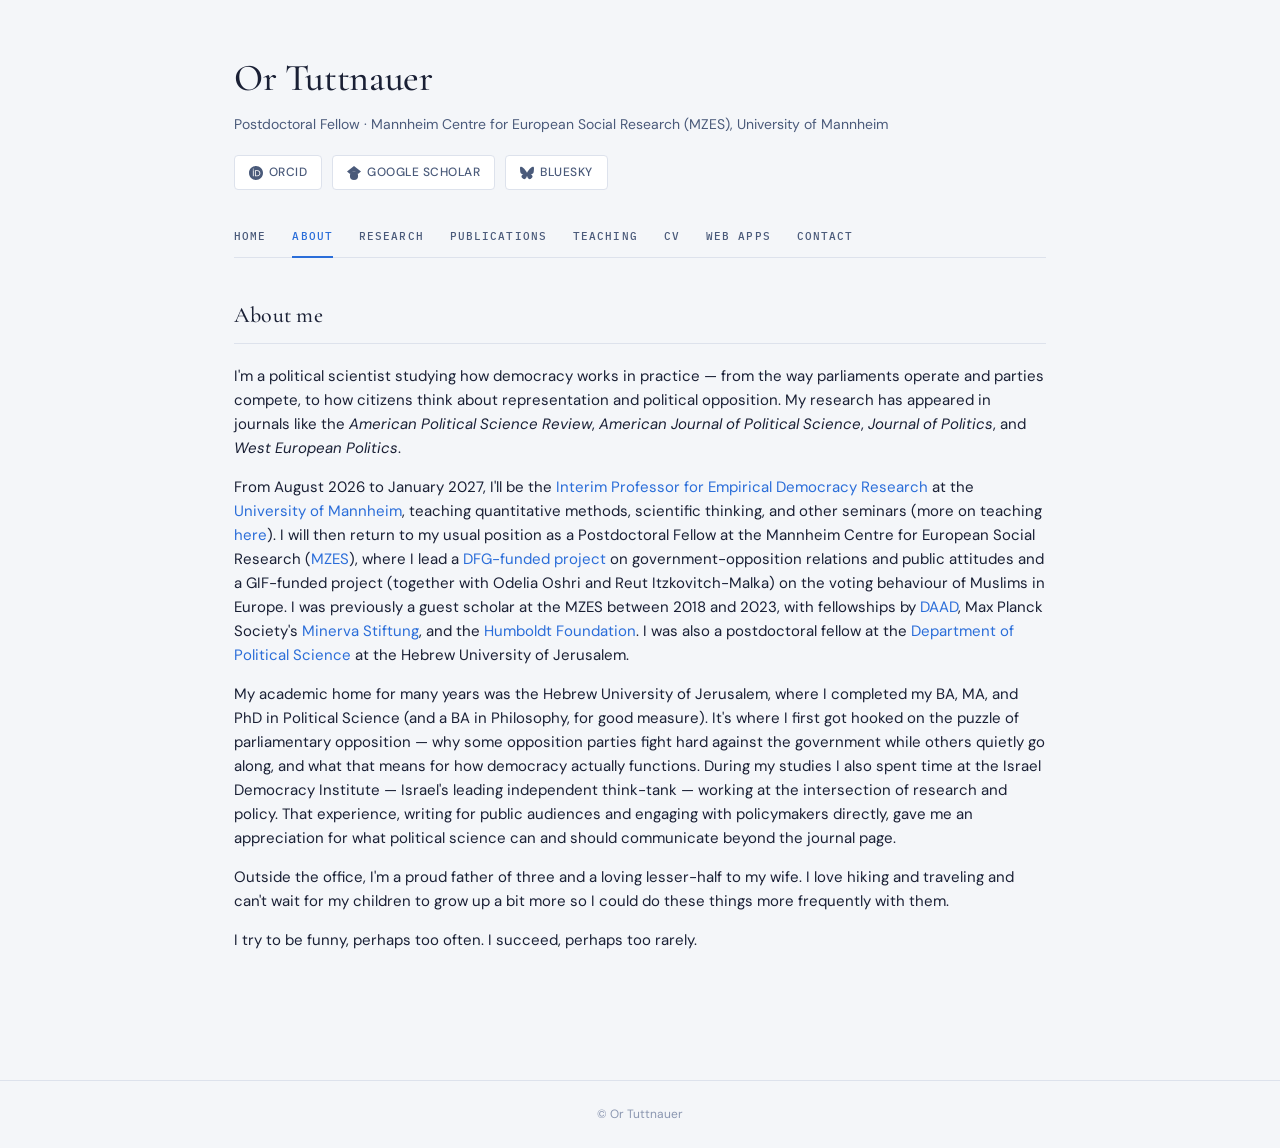
==== about/index.html @ 651a8a20 "Migrate site from WordPress.com to static HTML Pages: Home, About, Research (collapsible projects), " ====
<!DOCTYPE html>
<html lang="en">
<head>
<meta charset="UTF-8">
<meta name="viewport" content="width=device-width, initial-scale=1.0">
<title>About — Or Tuttnauer</title>
<meta name="description" content="Or Tuttnauer, political scientist — comparative democracy research, party competition, and electoral behaviour.">
<link rel="preconnect" href="https://fonts.googleapis.com">
<link rel="preconnect" href="https://fonts.gstatic.com" crossorigin>
<link href="https://fonts.googleapis.com/css2?family=Cormorant+Garamond:ital,wght@0,300;0,400;0,500;0,600;1,300;1,400;1,500&family=IBM+Plex+Mono:wght@400;500&family=DM+Sans:wght@300;400;500;600&display=swap" rel="stylesheet">
<link rel="stylesheet" href="/assets/style.css">
</head>
<body>
<div class="page-wrap">

  <header class="site-header">
    <a class="name" href="/">Or Tuttnauer</a>
    <p class="subtitle">Postdoctoral Fellow · Mannheim Centre for European Social Research (MZES), University of Mannheim</p>
    <div class="profile-links">
        <a class="profile-link" href="https://orcid.org/0000-0001-7338-3717" target="_blank" rel="noopener"><svg viewBox="0 0 24 24" fill="currentColor" aria-hidden="true"><path d="M12 0C5.372 0 0 5.372 0 12s5.372 12 12 12 12-5.372 12-12S18.628 0 12 0zM7.369 4.378c.525 0 .947.431.947.947s-.422.947-.947.947-.946-.431-.946-.947.421-.947.946-.947zm-.722 3.038h1.444v10.041H6.647V7.416zm3.562 0h3.9c3.712 0 5.344 2.653 5.344 5.025 0 2.578-2.016 5.016-5.325 5.016h-3.919V7.416zm1.444 1.303v7.444h2.297c3.272 0 3.862-2.203 3.862-3.722 0-2.016-1.116-3.722-3.781-3.722h-2.378z"/></svg> ORCID</a>
        <a class="profile-link" href="https://scholar.google.com/citations?user=W1PkZGIAAAAJ" target="_blank" rel="noopener"><svg viewBox="0 0 24 24" fill="currentColor" aria-hidden="true"><path d="M5.242 13.769L0 9.5 12 0l12 9.5-5.242 4.269C17.548 11.249 14.978 9.5 12 9.5c-2.977 0-5.548 1.748-6.758 4.269zM12 10a7 7 0 1 0 0 14 7 7 0 0 0 0-14z"/></svg> Google Scholar</a>
        <a class="profile-link" href="https://bsky.app/profile/ortuttnauer.com" target="_blank" rel="noopener"><svg viewBox="0 0 24 24" fill="currentColor" aria-hidden="true"><path d="M5.2 2.9C7.9 4.9 10.9 9.1 12 11.4c1.1-2.3 4.1-6.5 6.8-8.5 2-1.5 5.2-2.6 5.2 1 0 .7-.4 6.1-.6 7-.8 3.1-4 3.9-6.8 3.4 4.9.8 6.2 3.6 3.5 6.4-5.1 5.2-7.3-1.3-7.9-3-.1-.3-.2-.5-.2-.3 0-.2-.1 0-.2.3-.6 1.7-2.8 8.2-7.9 3-2.7-2.8-1.4-5.6 3.5-6.4-2.8.5-6-.3-6.8-3.4C.4 10 0 4.6 0 3.9c0-3.6 3.2-2.5 5.2-1z"/></svg> Bluesky</a>
      </div>
    <nav class="site-nav" aria-label="Main">
        <a href="/">Home</a>
        <a href="/about/" aria-current="page">About</a>
        <a href="/research/">Research</a>
        <a href="/publications/">Publications</a>
        <a href="/teaching/">Teaching</a>
        <a href="/cv/">CV</a>
        <a href="/web-apps/">Web Apps</a>
        <a href="/contact/">Contact</a>
    </nav>
  </header>

  <main>
<section class="section">
      <h1 class="section-title">About me</h1>
      <div class="prose">
        <p>I'm a political scientist studying how democracy works in practice — from the way parliaments operate and parties compete, to how citizens think about representation and political opposition. My research has appeared in journals like the <em>American Political Science Review</em>, <em>American Journal of Political Science</em>, <em>Journal of Politics</em>, and <em>West European Politics</em>.</p>
        <p>From August 2026 to January 2027, I'll be the <a href="https://www.sowi.uni-mannheim.de/traunmueller/team/or-tuttnauer/">Interim Professor for Empirical Democracy Research</a> at the <a href="https://www.uni-mannheim.de">University of Mannheim</a>, teaching quantitative methods, scientific thinking, and other seminars (more on teaching <a href="/teaching/">here</a>). I will then return to my usual position as a Postdoctoral Fellow at the Mannheim Centre for European Social Research (<a href="https://www.mzes.uni-mannheim.de">MZES</a>), where I lead a <a href="/research/">DFG-funded project</a> on government-opposition relations and public attitudes and a GIF-funded project (together with Odelia Oshri and Reut Itzkovitch-Malka) on the voting behaviour of Muslims in Europe. I was previously a guest scholar at the MZES between 2018 and 2023, with fellowships by <a href="https://www.daad.de">DAAD</a>, Max Planck Society's <a href="https://minerva.mpg.de">Minerva Stiftung</a>, and the <a href="https://www.humboldt-foundation.de/en/">Humboldt Foundation</a>. I was also a postdoctoral fellow at the <a href="https://politics.huji.ac.il">Department of Political Science</a> at the Hebrew University of Jerusalem.</p>
        <p>My academic home for many years was the Hebrew University of Jerusalem, where I completed my BA, MA, and PhD in Political Science (and a BA in Philosophy, for good measure). It's where I first got hooked on the puzzle of parliamentary opposition — why some opposition parties fight hard against the government while others quietly go along, and what that means for how democracy actually functions. During my studies I also spent time at the Israel Democracy Institute — Israel's leading independent think-tank — working at the intersection of research and policy. That experience, writing for public audiences and engaging with policymakers directly, gave me an appreciation for what political science can and should communicate beyond the journal page.</p>
        <p>Outside the office, I'm a proud father of three and a loving lesser-half to my wife. I love hiking and traveling and can't wait for my children to grow up a bit more so I could do these things more frequently with them.</p>
        <p>I try to be funny, perhaps too often. I succeed, perhaps too rarely.</p>
      </div>
    </section>
  </main>

</div>

<footer class="page-footer">
  © Or Tuttnauer
</footer>
</body>
</html>
---- assets/style.css ----
/* Or Tuttnauer — site styles (matches ortutt/publications) */
:root {
  --bg:       #f4f6f9;
  --surface:  #ffffff;
  --border:   #dde2ec;
  --text:     #1a2035;
  --muted:    #4a5a7a;
  --faint:    #8a96b0;
  --accent:   #2a6dd9;
}

*, *::before, *::after { box-sizing: border-box; margin: 0; padding: 0; }

body {
  background: var(--bg);
  color: var(--text);
  font-family: 'DM Sans', sans-serif;
  font-size: 15px;
  line-height: 1.6;
  min-height: 100vh;
  display: flex;
  flex-direction: column;
}

a { color: var(--accent); text-decoration: none; }
a:hover { text-decoration: underline; }

/* ── Layout ── */
.page-wrap {
  max-width: 860px;
  width: 100%;
  margin: 0 auto;
  padding: 0 24px 80px;
  flex: 1;
}

/* ── Header ── */
.site-header {
  padding: 48px 0 0;
  border-bottom: 1px solid var(--border);
  margin-bottom: 40px;
}

.site-header .name {
  font-family: 'Cormorant Garamond', serif;
  font-size: 38px;
  font-weight: 500;
  letter-spacing: -0.01em;
  color: var(--text);
  margin-bottom: 4px;
  display: inline-block;
}
.site-header .name:hover { text-decoration: none; color: var(--accent); }

.site-header .subtitle {
  font-size: 14px;
  color: var(--muted);
  margin-bottom: 20px;
}

.profile-links {
  display: flex;
  flex-wrap: wrap;
  gap: 10px;
  align-items: center;
  margin-bottom: 28px;
}

.profile-link {
  display: inline-flex;
  align-items: center;
  gap: 6px;
  font-size: 12px;
  font-weight: 500;
  letter-spacing: 0.04em;
  text-transform: uppercase;
  text-decoration: none;
  padding: 7px 14px;
  border-radius: 4px;
  border: 1px solid var(--border);
  color: var(--muted);
  background: var(--surface);
  transition: all 0.15s;
}
.profile-link:hover { border-color: var(--accent); color: var(--accent); text-decoration: none; }
.profile-link svg { width: 14px; height: 14px; flex-shrink: 0; }

/* ── Navigation ── */
.site-nav {
  display: flex;
  flex-wrap: wrap;
  gap: 4px 26px;
}
.site-nav a {
  font-family: 'IBM Plex Mono', monospace;
  font-size: 11px;
  font-weight: 500;
  letter-spacing: 0.1em;
  text-transform: uppercase;
  color: var(--muted);
  padding: 10px 0;
  border-bottom: 2px solid transparent;
  margin-bottom: -1px;
  transition: color 0.15s, border-color 0.15s;
}
.site-nav a:hover { color: var(--accent); text-decoration: none; }
.site-nav a[aria-current="page"] { color: var(--accent); border-bottom-color: var(--accent); }

/* ── Sections & text ── */
.page-title {
  font-family: 'Cormorant Garamond', serif;
  font-size: 28px;
  font-weight: 500;
  letter-spacing: 0.01em;
  margin-bottom: 6px;
}
.page-intro {
  font-size: 13px;
  color: var(--faint);
  font-style: italic;
  margin-bottom: 24px;
}

.section { margin-bottom: 48px; }

.section-title {
  font-family: 'Cormorant Garamond', serif;
  font-size: 22px;
  font-weight: 500;
  letter-spacing: 0.01em;
  color: var(--text);
  margin-bottom: 20px;
  padding-bottom: 10px;
  border-bottom: 1px solid var(--border);
}

.prose p { margin-bottom: 1em; color: var(--text); }
.prose p:last-child { margin-bottom: 0; }
.prose em { font-style: italic; }
.prose ol, .prose ul { margin: 0 0 1em 1.4em; }
.prose li { margin-bottom: 0.3em; }

.dates {
  font-family: 'IBM Plex Mono', monospace;
  font-size: 12px;
  color: var(--faint);
  margin-bottom: 14px !important;
}

/* ── Home: portrait + intro ── */
.intro {
  display: grid;
  grid-template-columns: 220px 1fr;
  gap: 36px;
  align-items: start;
}
.portrait {
  width: 100%;
  aspect-ratio: 4 / 5;
  object-fit: cover;
  border-radius: 4px;
  border: 1px solid var(--border);
  background: var(--surface);
}
.closing-note {
  font-size: 14px;
  color: var(--muted);
}

/* ── Card list (projects, teaching, apps) ── */
.card-list { display: flex; flex-direction: column; gap: 12px; }

.card {
  background: var(--surface);
  border: 1px solid var(--border);
  border-radius: 4px;
  padding: 18px 22px;
}

.card-title {
  font-family: 'Cormorant Garamond', serif;
  font-size: 19px;
  font-weight: 500;
  line-height: 1.35;
  color: var(--text);
  margin-bottom: 6px;
}
.card-title a { color: inherit; }
.card-title a:hover { color: var(--accent); text-decoration: none; }

.card-tag {
  font-family: 'IBM Plex Mono', monospace;
  font-size: 10px;
  letter-spacing: 0.08em;
  text-transform: uppercase;
  color: var(--faint);
  margin-left: 8px;
  white-space: nowrap;
}

.card p { font-size: 14px; color: var(--muted); }

.link-mono {
  font-family: 'IBM Plex Mono', monospace;
  font-size: 11px;
  letter-spacing: 0.06em;
  text-transform: uppercase;
}

/* ── Collapsible projects (<details>) ── */
details.card { padding: 0; }
details.card > summary {
  list-style: none;
  cursor: pointer;
  padding: 18px 50px 18px 22px;
  position: relative;
  font-family: 'Cormorant Garamond', serif;
  font-size: 19px;
  font-weight: 500;
  line-height: 1.35;
  transition: color 0.15s;
}
details.card > summary::-webkit-details-marker { display: none; }
details.card > summary::after {
  content: '+';
  position: absolute;
  right: 22px;
  top: 50%;
  transform: translateY(-50%);
  font-family: 'IBM Plex Mono', monospace;
  font-size: 18px;
  color: var(--faint);
}
details.card[open] > summary::after { content: '−'; color: var(--accent); }
details.card > summary:hover { color: var(--accent); }
details.card[open] > summary { border-bottom: 1px solid var(--border); }
details.card > .prose { padding: 18px 22px 22px; font-size: 14.5px; }

/* ── Contact / CV ── */
.contact-row {
  display: flex;
  gap: 16px;
  align-items: baseline;
  padding: 14px 0;
  border-bottom: 1px solid var(--border);
}
.contact-row:last-child { border-bottom: none; }
.contact-label {
  font-family: 'IBM Plex Mono', monospace;
  font-size: 10px;
  letter-spacing: 0.1em;
  text-transform: uppercase;
  color: var(--faint);
  width: 80px;
  flex-shrink: 0;
}

.button {
  display: inline-flex;
  align-items: center;
  gap: 8px;
  font-size: 12px;
  font-weight: 500;
  letter-spacing: 0.04em;
  text-transform: uppercase;
  padding: 10px 18px;
  border-radius: 4px;
  border: 1px solid var(--accent);
  color: var(--accent);
  background: var(--surface);
  transition: all 0.15s;
}
.button:hover { background: var(--accent); color: #fff; text-decoration: none; }

/* ── Footer ── */
.page-footer {
  text-align: center;
  padding: 24px;
  font-size: 12px;
  color: var(--faint);
  border-top: 1px solid var(--border);
}

@media (max-width: 640px) {
  .intro { grid-template-columns: 1fr; }
  .portrait { max-width: 220px; }
  .site-nav { gap: 0 18px; }
}
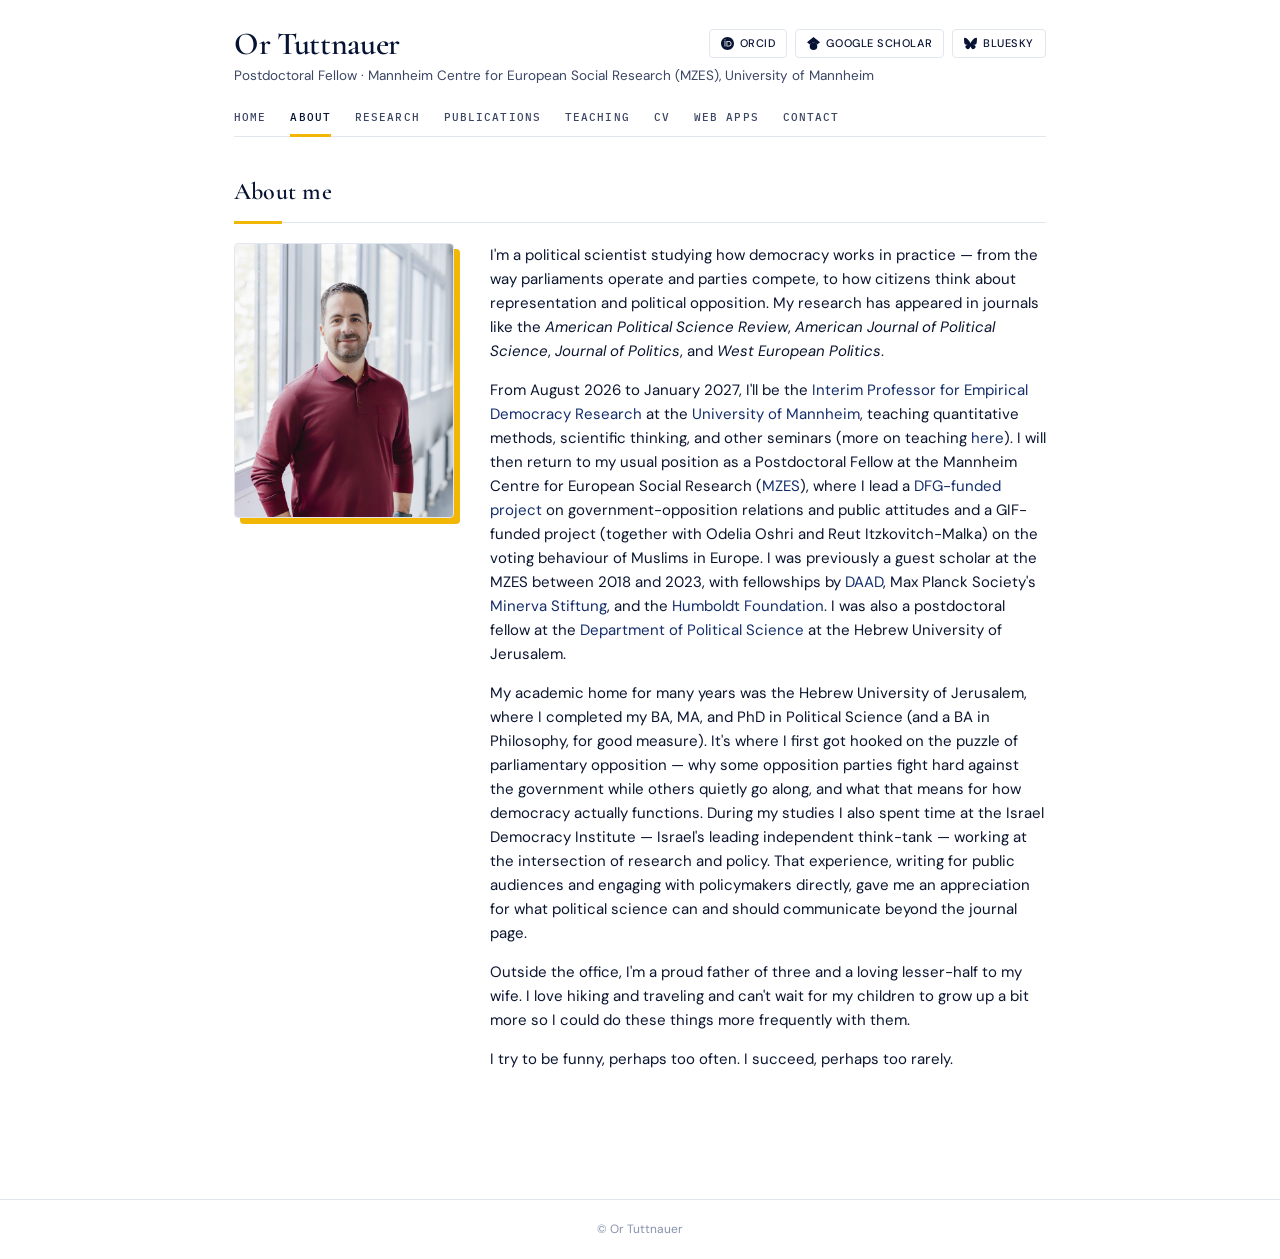
==== commit 3bb9500f: "Add portrait to About page Co-Authored-By: Claude Opus 5.5 <noreply@anthropic.com> Claude-Session: h" ====
--- a/about/index.html
+++ b/about/index.html
@@ -36,12 +36,15 @@
   <main>
 <section class="section">
       <h1 class="section-title">About me</h1>
+      <div class="intro">
+      <img class="portrait" src="/assets/portrait.jpg" alt="Portrait of Or Tuttnauer">
       <div class="prose">
         <p>I'm a political scientist studying how democracy works in practice — from the way parliaments operate and parties compete, to how citizens think about representation and political opposition. My research has appeared in journals like the <em>American Political Science Review</em>, <em>American Journal of Political Science</em>, <em>Journal of Politics</em>, and <em>West European Politics</em>.</p>
         <p>From August 2026 to January 2027, I'll be the <a href="https://www.sowi.uni-mannheim.de/traunmueller/team/or-tuttnauer/">Interim Professor for Empirical Democracy Research</a> at the <a href="https://www.uni-mannheim.de">University of Mannheim</a>, teaching quantitative methods, scientific thinking, and other seminars (more on teaching <a href="/teaching/">here</a>). I will then return to my usual position as a Postdoctoral Fellow at the Mannheim Centre for European Social Research (<a href="https://www.mzes.uni-mannheim.de">MZES</a>), where I lead a <a href="/research/">DFG-funded project</a> on government-opposition relations and public attitudes and a GIF-funded project (together with Odelia Oshri and Reut Itzkovitch-Malka) on the voting behaviour of Muslims in Europe. I was previously a guest scholar at the MZES between 2018 and 2023, with fellowships by <a href="https://www.daad.de">DAAD</a>, Max Planck Society's <a href="https://minerva.mpg.de">Minerva Stiftung</a>, and the <a href="https://www.humboldt-foundation.de/en/">Humboldt Foundation</a>. I was also a postdoctoral fellow at the <a href="https://politics.huji.ac.il">Department of Political Science</a> at the Hebrew University of Jerusalem.</p>
         <p>My academic home for many years was the Hebrew University of Jerusalem, where I completed my BA, MA, and PhD in Political Science (and a BA in Philosophy, for good measure). It's where I first got hooked on the puzzle of parliamentary opposition — why some opposition parties fight hard against the government while others quietly go along, and what that means for how democracy actually functions. During my studies I also spent time at the Israel Democracy Institute — Israel's leading independent think-tank — working at the intersection of research and policy. That experience, writing for public audiences and engaging with policymakers directly, gave me an appreciation for what political science can and should communicate beyond the journal page.</p>
         <p>Outside the office, I'm a proud father of three and a loving lesser-half to my wife. I love hiking and traveling and can't wait for my children to grow up a bit more so I could do these things more frequently with them.</p>
         <p>I try to be funny, perhaps too often. I succeed, perhaps too rarely.</p>
+      </div>
       </div>
     </section>
   </main>
--- a/assets/style.css
+++ b/assets/style.css
@@ -1,12 +1,18 @@
 /* Or Tuttnauer — site styles (matches ortutt/publications) */
 :root {
-  --bg:       #f4f6f9;
-  --surface:  #ffffff;
-  --border:   #dde2ec;
-  --text:     #1a2035;
-  --muted:    #4a5a7a;
-  --faint:    #8a96b0;
-  --accent:   #2a6dd9;
+  --bg:        #ffffff;
+  --surface:   #ffffff;
+  --tint:      #f4f6fa;
+  --border:    #e1e6ef;
+  --text:      #0b1530;
+  --muted:     #3b4664;
+  --faint:     #8590ab;
+  --navy:      #071334;
+  --navy-2:    #0d1f4d;
+  --accent:    #132d6b;
+  --gold:      #f2b705;
+  --gold-dark: #a67c00;
+  --on-navy:   #c9d2e6;
 }
 
 *, *::before, *::after { box-sizing: border-box; margin: 0; padding: 0; }
@@ -20,6 +26,7 @@
   min-height: 100vh;
   display: flex;
   flex-direction: column;
+  overflow-x: hidden;
 }
 
 a { color: var(--accent); text-decoration: none; }
@@ -34,62 +41,78 @@
   flex: 1;
 }
 
-/* ── Header ── */
+/* ── Header (shared with ortutt.github.io) ── */
 .site-header {
-  padding: 48px 0 0;
+  padding: 26px 0 0;
+  margin-bottom: 36px;
   border-bottom: 1px solid var(--border);
-  margin-bottom: 40px;
-}
-
-.site-header .name {
-  font-family: 'Cormorant Garamond', serif;
-  font-size: 38px;
-  font-weight: 500;
+  display: grid;
+  grid-template-columns: 1fr auto;
+  grid-template-areas:
+    "name     links"
+    "subtitle subtitle"
+    "nav      nav";
+  column-gap: 24px;
+  align-items: center;
+}
+
+.site-header .name,
+.site-header h1 {
+  grid-area: name;
+  font-family: 'Cormorant Garamond', serif;
+  font-size: 32px;
+  font-weight: 600;
+  line-height: 1.1;
   letter-spacing: -0.01em;
-  color: var(--text);
-  margin-bottom: 4px;
-  display: inline-block;
-}
-.site-header .name:hover { text-decoration: none; color: var(--accent); }
+  color: var(--navy);
+  margin: 0;
+  justify-self: start;
+}
+.site-header h1 a { color: inherit; text-decoration: none; }
+.site-header .name:hover,
+.site-header h1 a:hover { color: var(--accent); text-decoration: none; }
 
 .site-header .subtitle {
-  font-size: 14px;
+  grid-area: subtitle;
+  font-size: 13.5px;
   color: var(--muted);
-  margin-bottom: 20px;
+  margin: 4px 0 14px;
 }
 
 .profile-links {
+  grid-area: links;
   display: flex;
   flex-wrap: wrap;
-  gap: 10px;
+  justify-content: flex-end;
+  gap: 8px;
   align-items: center;
-  margin-bottom: 28px;
 }
 
 .profile-link {
   display: inline-flex;
   align-items: center;
   gap: 6px;
-  font-size: 12px;
+  font-size: 11px;
   font-weight: 500;
-  letter-spacing: 0.04em;
+  letter-spacing: 0.05em;
   text-transform: uppercase;
   text-decoration: none;
-  padding: 7px 14px;
+  padding: 5px 11px;
   border-radius: 4px;
   border: 1px solid var(--border);
-  color: var(--muted);
+  color: var(--navy);
   background: var(--surface);
   transition: all 0.15s;
 }
-.profile-link:hover { border-color: var(--accent); color: var(--accent); text-decoration: none; }
-.profile-link svg { width: 14px; height: 14px; flex-shrink: 0; }
+.profile-link:hover { border-color: var(--gold); color: var(--navy); text-decoration: none; box-shadow: inset 0 -2px 0 var(--gold); }
+.profile-link svg { width: 13px; height: 13px; flex-shrink: 0; }
 
 /* ── Navigation ── */
 .site-nav {
+  grid-area: nav;
   display: flex;
   flex-wrap: wrap;
-  gap: 4px 26px;
+  gap: 0 24px;
 }
 .site-nav a {
   font-family: 'IBM Plex Mono', monospace;
@@ -97,20 +120,30 @@
   font-weight: 500;
   letter-spacing: 0.1em;
   text-transform: uppercase;
+  text-decoration: none;
   color: var(--muted);
-  padding: 10px 0;
-  border-bottom: 2px solid transparent;
+  padding: 8px 0;
+  border-bottom: 3px solid transparent;
   margin-bottom: -1px;
   transition: color 0.15s, border-color 0.15s;
 }
-.site-nav a:hover { color: var(--accent); text-decoration: none; }
-.site-nav a[aria-current="page"] { color: var(--accent); border-bottom-color: var(--accent); }
+.site-nav a:hover { color: var(--navy); text-decoration: none; }
+.site-nav a[aria-current="page"] { color: var(--navy); border-bottom-color: var(--gold); }
+
+@media (max-width: 640px) {
+  .site-header {
+    grid-template-columns: 1fr;
+    grid-template-areas: "name" "subtitle" "links" "nav";
+  }
+  .profile-links { justify-content: flex-start; margin-bottom: 12px; }
+}
 
 /* ── Sections & text ── */
 .page-title {
   font-family: 'Cormorant Garamond', serif;
   font-size: 28px;
-  font-weight: 500;
+  font-weight: 600;
+  color: var(--navy);
   letter-spacing: 0.01em;
   margin-bottom: 6px;
 }
@@ -118,20 +151,30 @@
   font-size: 13px;
   color: var(--faint);
   font-style: italic;
-  margin-bottom: 24px;
+  margin: -8px 0 20px;
 }
 
 .section { margin-bottom: 48px; }
 
 .section-title {
   font-family: 'Cormorant Garamond', serif;
-  font-size: 22px;
-  font-weight: 500;
+  font-size: 24px;
+  font-weight: 600;
   letter-spacing: 0.01em;
-  color: var(--text);
+  color: var(--navy);
   margin-bottom: 20px;
   padding-bottom: 10px;
   border-bottom: 1px solid var(--border);
+  position: relative;
+}
+.section-title::after {
+  content: '';
+  position: absolute;
+  left: 0;
+  bottom: -2px;
+  width: 48px;
+  height: 3px;
+  background: var(--gold);
 }
 
 .prose p { margin-bottom: 1em; color: var(--text); }
@@ -143,7 +186,7 @@
 .dates {
   font-family: 'IBM Plex Mono', monospace;
   font-size: 12px;
-  color: var(--faint);
+  color: var(--gold-dark);
   margin-bottom: 14px !important;
 }
 
@@ -155,6 +198,7 @@
   align-items: start;
 }
 .portrait {
+  box-shadow: 6px 6px 0 var(--gold);
   width: 100%;
   aspect-ratio: 4 / 5;
   object-fit: cover;
@@ -173,16 +217,20 @@
 .card {
   background: var(--surface);
   border: 1px solid var(--border);
+  border-left: 3px solid var(--navy);
   border-radius: 4px;
   padding: 18px 22px;
-}
+  transition: border-color 0.15s;
+}
+.card:hover { border-left-color: var(--gold); }
 
 .card-title {
   font-family: 'Cormorant Garamond', serif;
   font-size: 19px;
   font-weight: 500;
   line-height: 1.35;
-  color: var(--text);
+  color: var(--navy);
+  font-weight: 600;
   margin-bottom: 6px;
 }
 .card-title a { color: inherit; }
@@ -216,8 +264,9 @@
   position: relative;
   font-family: 'Cormorant Garamond', serif;
   font-size: 19px;
-  font-weight: 500;
+  font-weight: 600;
   line-height: 1.35;
+  color: var(--navy);
   transition: color 0.15s;
 }
 details.card > summary::-webkit-details-marker { display: none; }
@@ -229,9 +278,10 @@
   transform: translateY(-50%);
   font-family: 'IBM Plex Mono', monospace;
   font-size: 18px;
-  color: var(--faint);
-}
-details.card[open] > summary::after { content: '−'; color: var(--accent); }
+  color: var(--gold-dark);
+}
+details.card[open] { border-left-color: var(--gold); }
+details.card[open] > summary::after { content: '−'; color: var(--gold-dark); }
 details.card > summary:hover { color: var(--accent); }
 details.card[open] > summary { border-bottom: 1px solid var(--border); }
 details.card > .prose { padding: 18px 22px 22px; font-size: 14.5px; }
@@ -265,17 +315,17 @@
   text-transform: uppercase;
   padding: 10px 18px;
   border-radius: 4px;
-  border: 1px solid var(--accent);
-  color: var(--accent);
-  background: var(--surface);
+  border: 1px solid var(--navy);
+  color: #ffffff;
+  background: var(--navy);
   transition: all 0.15s;
 }
-.button:hover { background: var(--accent); color: #fff; text-decoration: none; }
+.button:hover { background: var(--gold); border-color: var(--gold); color: var(--navy); text-decoration: none; }
 
 /* ── Footer ── */
 .page-footer {
   text-align: center;
-  padding: 24px;
+  padding: 20px;
   font-size: 12px;
   color: var(--faint);
   border-top: 1px solid var(--border);
@@ -283,6 +333,7 @@
 
 @media (max-width: 640px) {
   .intro { grid-template-columns: 1fr; }
-  .portrait { max-width: 220px; }
+  .portrait {
+  box-shadow: 6px 6px 0 var(--gold); max-width: 220px; }
   .site-nav { gap: 0 18px; }
 }
